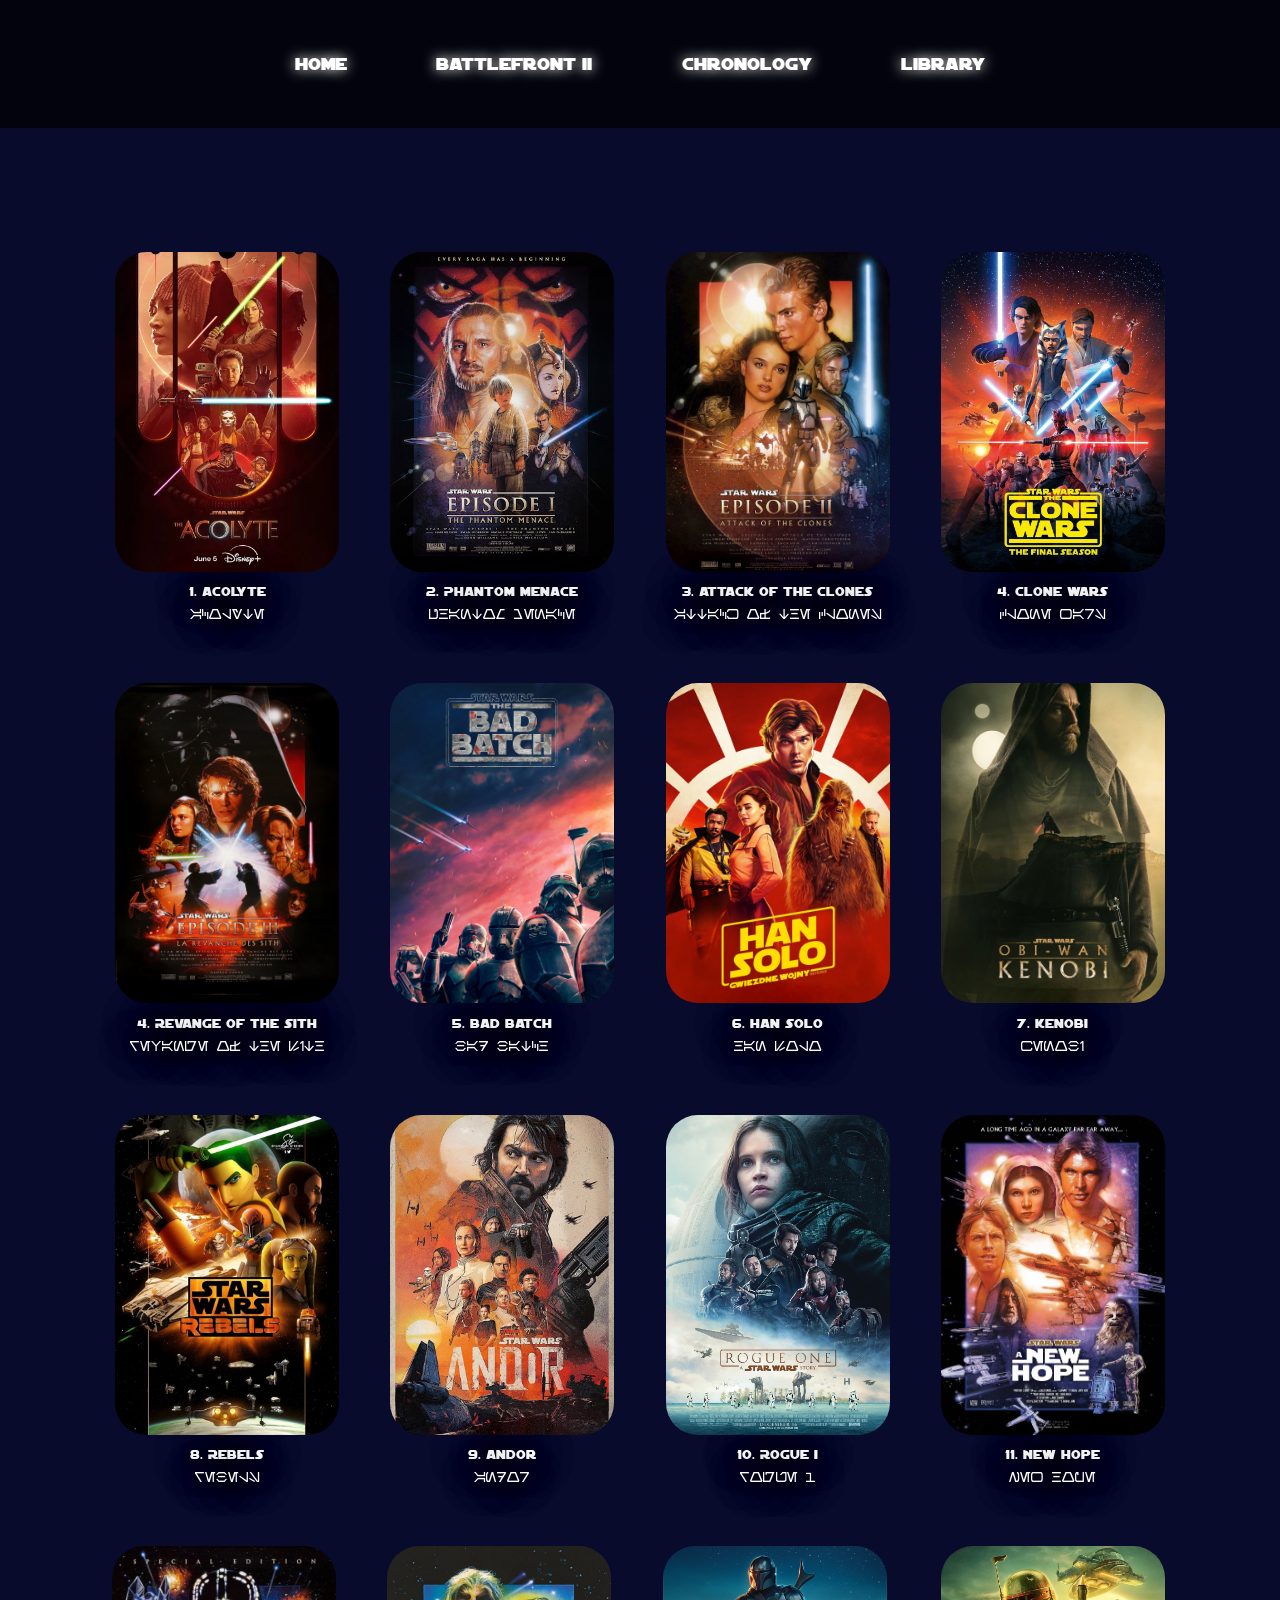
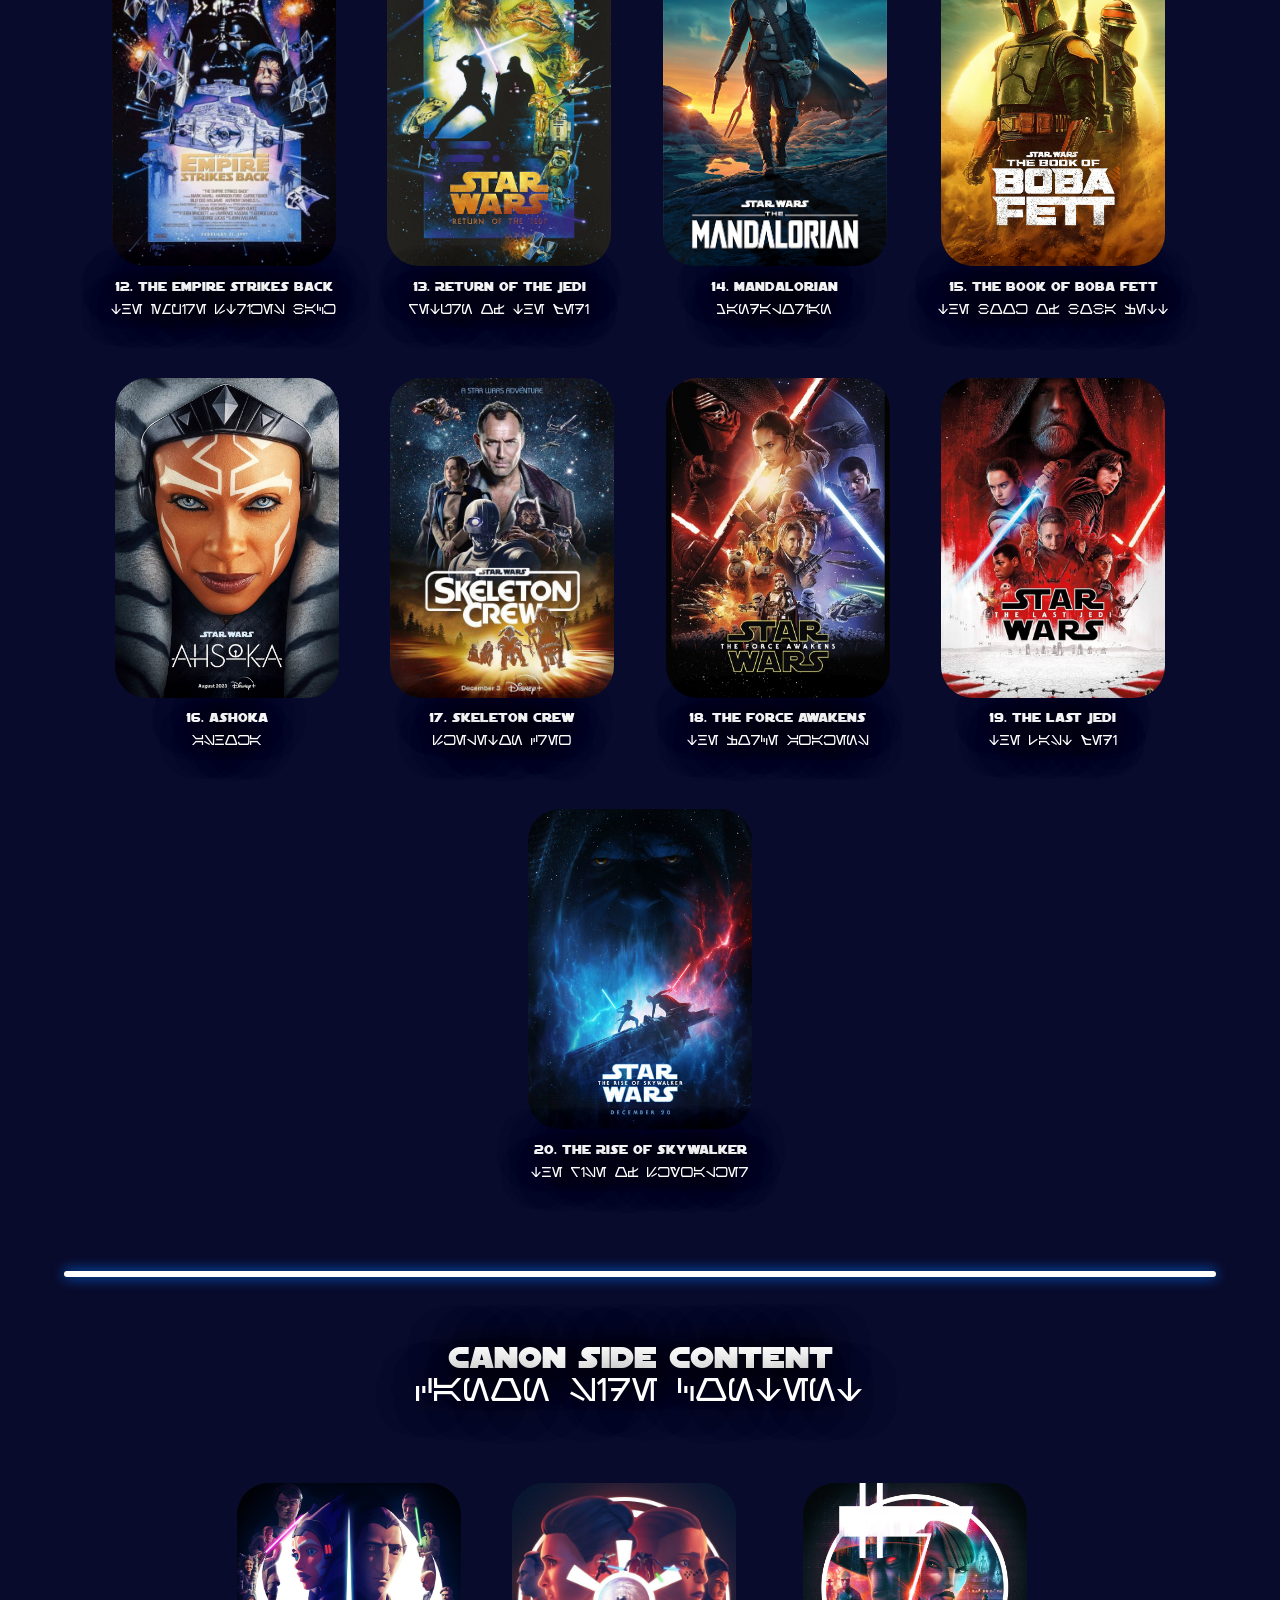
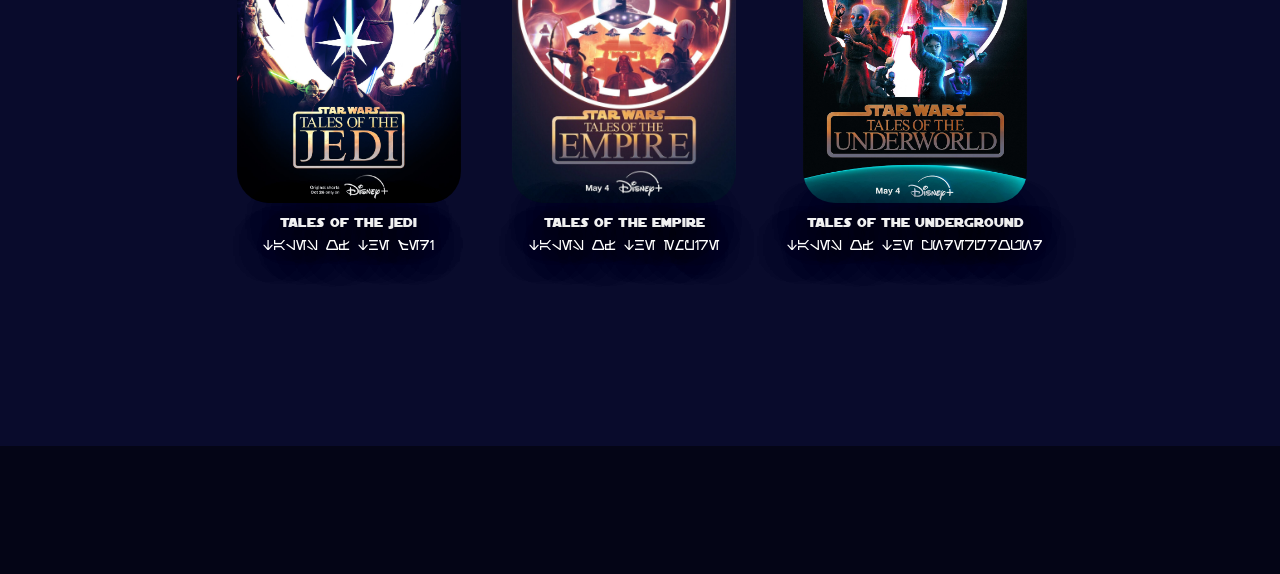
==== chronology.html @ d9136c6d "Initial commit - StarWarsWebsite setup" ====
<!DOCTYPE html>
<html lang="en">
<head>
  <meta charset="UTF-8">
  <meta name="viewport" content="width=device-width, initial-scale=1.0">
  <title>StarWarsWebsite</title>
  <link rel="stylesheet" href="style.css">
</head>
  <body class="chronology">
    <header class="topbar">
      <a href="home.html">Home</a>
      <a href="battlefront2.html">Battlefront II</a>
      <a href="chronology.html">Chronology</a>
      <a href="library.html">Library</a>
    </header>
    <main class="chronology-main-content">
        <div class="galeria-main">
          <div class="galeria">
            <div class="element">
              <a href="https://www.disneyplus.com/pl-pl/browse/entity-a5c84b7d-fd4e-42c8-95e3-960e73e1a71e" target="_blank"><img src="Posters/Acolyte.png"></a>
              <p>1. Acolyte</p>
              <p class="aurabesh">Acolyte</p>
            </div>
            <div class="element">
              <a href="https://www.disneyplus.com/pl-pl/browse/entity-e0a9fee4-2959-4077-ad8c-8fab4fd6e4d1" target="_blank"><img src="Posters/Phantom-Menace.jpg"></a>
              <p>2. Phantom Menace</p>
              <p class="aurabesh">Phantom Menace</p>
            </div>
            <div class="element">
              <a href="https://www.disneyplus.com/pl-pl/browse/entity-39cbdf17-1bbe-4de2-b4a4-8e342875c2c6" target="_blank"><img src="Posters/Attac-of-the-Clones.jpg"></a>
              <p>3. Attack of the Clones</p>
              <p class="aurabesh">Attack of the Clones</p>
            </div>
            <div class="element">
              <a href=""><img src="Posters/Clone-Wars.jpg"></a>
              <p>4. Clone Wars</p>
              <p class="aurabesh">Clone Wars</p>
            </div>
          </div>
  <!-- ------------------------------------------------------------------------- -->
          <div class="galeria">
            <div class="element">
              <a href="https://www.disneyplus.com/pl-pl/browse/entity-eb1e2c5f-69bf-4240-a61f-7ffc4e0311b3" target="_blank"><img src="Posters/Revange-of-the-sith.png"></a>
              <p>4. Revange of the Sith</p>
              <p class="aurabesh">Revange of the Sith</p>
            </div>
            <div class="element">
              <a href="https://www.disneyplus.com/pl-pl/browse/entity-c93113fb-94ec-43b6-9d38-308825f7cd94" target="_blank"><img src="Posters/Bad-Batch.png"></a>
              <p>5. Bad Batch</p>
              <p class="aurabesh">Bad Batch</p>
            </div>
            <div class="element">
              <a href="https://www.disneyplus.com/pl-pl/browse/entity-791bc772-d930-40c9-83ec-5ef85923573e" target="_blank"><img src="Posters/Han-Solo.jpeg"></a>
              <p>6. Han Solo</p>
              <p class="aurabesh">Han Solo</p>
            </div>
            <div class="element">
              <a href="https://www.disneyplus.com/pl-pl/browse/entity-e28eab5e-5cff-4ef2-b018-d2267c750364" target="_blank"><img src="Posters/Kenobi.jpg"></a>
              <p>7. Kenobi</p>
              <p class="aurabesh">Kenobi</p>
            </div>
          </div>
  <!-- ------------------------------------------------------------------------- -->
          <div class="galeria">
            <div class="element">
              <a href="https://www.disneyplus.com/pl-pl/browse/entity-08249c74-0178-4861-a1e4-dfc7b168dce5" target="_blank"><img src="Posters/Rebels.jpg"></a>
              <p>8. Rebels</p>
              <p class="aurabesh">Rebels</p>
            </div>
            <div class="element">
              <a href="https://www.disneyplus.com/pl-pl/browse/entity-faba988a-a9f5-45f2-a074-0775a7d6f67a" target="_blank"><img src="Posters/Andor.jpg"></a>
              <p>9. Andor</p>
              <p class="aurabesh">Andor</p>
            </div>
            <div class="element">
              <a href="https://www.disneyplus.com/pl-pl/browse/entity-5ec74210-f970-42b7-a39f-8653c0a9eab8" target="_blank"><img src="Posters/Rogue.jpeg"></a>
              <p>10. Rogue I</p>
              <p class="aurabesh">Rogue 1</p>
            </div>
            <div class="element">
              <a href="https://www.disneyplus.com/pl-pl/browse/entity-9a280e53-fcc0-4e17-a02c-b1f40913eb0b" target="_blank"><img src="Posters/New Hope.png"></a>
              <p>11. New Hope</p>
              <p class="aurabesh">New Hope</p>
            </div>
          </div>
  <!-- ------------------------------------------------------------------------- -->
          <div class="galeria">
            <div class="element">
              <a href="https://www.disneyplus.com/pl-pl/browse/entity-0f5c5223-f4f6-46ef-ba8a-69cb0e17d8d3" target="_blank"><img src="Posters/The-Empire-Strikes-Back.png"></a>
              <p>12. The Empire Strikes Back</p>
              <p class="aurabesh">The Empire Strikes Back</p>
            </div>
            <div class="element">
              <a href="https://www.disneyplus.com/pl-pl/browse/entity-4b6e7cda-daa5-4f2d-9b61-35bbe562c69c" target="_blank"><img src="Posters/Retrun-of-the-Jedi.jpg"></a>
              <p>13. Return of the Jedi</p>
              <p class="aurabesh">Return of the Jedi</p>
            </div>
            <div class="element">
              <a href="https://www.disneyplus.com/pl-pl/browse/entity-422f6dcc-226f-44e7-98d4-22de69b31cf3" target="_blank"><img src="Posters/Mandalorian.jpg"></a>
              <p>14. Mandalorian</p>
              <p class="aurabesh">Mandalorian</p>
            </div>
            <div class="element">
              <a href="https://www.disneyplus.com/pl-pl/browse/entity-3749c03e-8204-46c5-b102-0410e6d51758" target="_blank"><img src="Posters/The-Book-of-Boba-Fett.jpg"></a>
              <p>15. The Book of Boba Fett</p>
              <p class="aurabesh">The Book of Boba Fett</p>
            </div>
          </div>
  <!-- ------------------------------------------------------------------------- -->
          <div class="galeria">
            <div class="element">
              <a href="https://www.disneyplus.com/pl-pl/browse/entity-e64c22fc-fc7c-4ada-bbec-ab8351b8db97" target="_blank"><img src="Posters/Ashoka.jpg"></a>
              <p>16. Ashoka</p>
              <p class="aurabesh">Ashoka</p>
            </div>
            <div class="element">
              <a href="https://www.disneyplus.com/pl-pl/browse/entity-4a73a750-f18c-450a-b9f7-d9f40974ff9d" target="_blank"><img src="Posters/Skeleton-Crew.png"></a>
              <p>17. Skeleton Crew</p>
              <p class="aurabesh">Skeleton Crew</p>
            </div>
            <div class="element">
              <a href="https://www.disneyplus.com/pl-pl/browse/entity-2854a94d-3702-40bd-97a4-12d55a809188" target="_blank"><img src="Posters/The-Froce-Awakens.jpg"></a>
              <p>18. The Force Awakens</p>
              <p class="aurabesh">The Force Awakens</p>
            </div>
            <div class="element">
              <a href="https://www.disneyplus.com/pl-pl/browse/entity-50c1aff5-3051-4839-9ebf-e332c635e216" target="_blank"><img src="Posters/The-Last-Jedi.jpg"></a>
              <p>19. The Last Jedi</p>
              <p class="aurabesh">The Last Jedi</p>
            </div>
          </div>
<!-- ------------------------------------------------------------------------- -->
        <div class="galeria">
          <div class="element">
            <a href="https://www.disneyplus.com/pl-pl/browse/entity-43f9c275-e7e8-4ab3-802d-00d06a8ad841" target="_blank"><img src="Posters/The-Rise-of-Skywalker.jpeg"></a>
            <p>20. The Rise of Skywalker</p>
            <p class="aurabesh">The Rise of Skywalker</p>
          </div>
        </div>
      </div>
<!-- ------------------------------------------------------------------------- -->
        <hr>
<!-- ------------------------------------------------------------------------- -->
        <div class="canon-side-content-title">
          <p>Canon side content</p>
          <p class="aurabesh">Canon side content</p>
        </div>
        <div class="galeria">
          <div class="element">
            <a href="https://www.disneyplus.com/pl-pl/browse/entity-da8eb910-7fba-44ae-a37e-edd4b4d6630b" target="_blank"><img src="Posters/Tales-of-the-Jedi.jpg"></a>
            <p>Tales of the Jedi</p>
            <p class="aurabesh">Tales of the Jedi</p>
          </div>
          <div class="element">
            <a href="https://www.disneyplus.com/pl-pl/browse/entity-b9acb4dc-2c55-4829-9ecf-37d1f96ff29f" target="_blank"><img src="Posters/Tales-of-the-Empire.jpg"></a>
            <p>Tales of the Empire</p>
            <p class="aurabesh">Tales of the Empire</p>
          </div>
          <div class="element">
            <a href="https://www.disneyplus.com/pl-pl/browse/entity-421b732e-fe78-4cfc-93e9-d3fbca13bb91" target="_blank"><img src="Posters/Tales-of-the-Underground.png"></a>
            <p>Tales of the Underground</p>
            <p class="aurabesh">Tales of the Underground</p>
          </div>
        </div>
      </main>
      <footer class="bottombar-2">
        
      </footer>
  </body>
</html>
---- style.css ----
@font-face {
    font-family: 'StarWarsFont';
    src: url('Fonts/SFDistantGalaxy.ttf') format('truetype');
}
@font-face {
    font-family: 'Aurabesh';
    src: url('Fonts/Aurebesh.otf') format('opentype');
}
/* Cała Strona */
* {
    margin: 0;
    padding: 0;
    box-sizing: border-box;
}
html {
    height: 100%;
}
body {
    font-family: 'StarWarsFont';
    display: flex;
    flex-direction: column;
    height: 100%;
    position: relative;
}
.topbar {
    display: flex;
    top: 0;
    left: 0;
    right: 0;
    position: fixed;
    align-items: center;
    justify-content: center;
    height: 10vw;
    gap: 7vw;
    font-size: 1.35vw;
    background-color: rgba(0,0,0,0.7);
    flex-shrink: 0;
}
.aurabesh {
    font-family: 'Aurabesh';
}
.topbar-center {
    align-items: center;
    justify-content: center;
}
.bottombar {
    position: absolute;
    bottom: 0;
    left: 0;
    right: 0;
    background-color: rgba(0,0,0,0.7);
    display: flex;
    align-items: center;
    height: 10vw;
    font-size: 1.35vw;
    gap: 7vw;
    justify-content: center;
}
.bottombar-2 {
    margin-top: 5vw;
    height: 10vw;
    background-color: rgb(4, 5, 22);
    flex-shrink: 0;
}
/* Home */
.home-main-content {
    flex: 1;
    display: flex;
    align-items: center;
    justify-content: center;
    text-align: center;
}
.title {
    font-size: 7vw;
    text-align: center;
    justify-content: center;
    color: white;
    text-shadow: 0vw 0vw 3vw black, 0vw 0vw 3vw black;
}
a {
    color: white;
    text-decoration: none;
    text-shadow: 0vw 0vw 1vw white, 0vw 0vw 20px black;
}
a:hover {
    color: rgb(0, 119, 255);;
    text-shadow: 0vw 0vw 1vw rgb(0, 119, 255), 0vw 0vw 2vw rgb(30, 144, 255);
}
.home {
    background-image: url('Backgrounds/background6.gif');
}
/* Chronology */
.chronology {
    background-color: rgb(9, 11, 44);
}
.chronology-main-content {
    color: white;
    text-shadow: 0vw 0vw 3vw black, 0vw 0vw 3vw black;
    margin-top: 15vw;
    justify-content: center;
    text-align: center;
    gap: 2vw;
    margin-bottom: 10vw;
}
.galeria-main {
    margin-bottom: 10vh;
}
.galeria {
    display: flex;
    justify-content: center;
    gap: 4vw;
}
.element {
    text-align: center;
}
.element p {
    margin-top: 0.8vw;
    font-size: 1vw;
}
.element img {
    margin-top: 60px;
    width: 17.5vw;
    height: 25vw;
    border-radius: 2.5vw;
    object-fit: cover;
}
.element img:hover {
    box-shadow: 0vw 0vw 4vw rgb(255, 255, 255);
}
.canon-side-content {
    display: flex;
    justify-content: center;
    text-align: center;
    margin-top: 10vw;
}
.canon-side-content-title {
    justify-content: center;
    text-align: center;
    margin-top: 5vw;
    display: flex;
    flex-direction: column;
}
.canon-side-content p, .canon-side-content-title {
    font-size: 2.5vw;
    margin-bottom: 1vw;
}
/* Battlefront II */
.battlefront2 {
    background-color: rgb(9, 11, 44);
}
.battlefront2-main-content {
    color: white;
    margin-top: 15vw;
    justify-content: center;
    text-align: center;
}
.hero-title {
    margin-bottom: 0.5vw;
    font-size: 2vw;
    text-shadow: 0vw 0vw 3vw black, 0vw 0vw 3vw black;
}
.aurabesh-title {
    font-family: 'Aurabesh';
    margin-bottom: 0.5vw;
    font-size: 1.3vw;
    text-shadow: 0vw 0vw 3vw black, 0vw 0vw 3vw black;
}
.hero {
    width: 25vw;
    display: flex;
    justify-content: center;
    align-items: center;
}
.hero img {
    width: 16vw;
    height: 16vw;
    object-fit: cover;
    border-radius: 2.5vw;
    box-shadow: 0vw 0vw 5vw rgb(0, 0, 0);
}
.weapon {
    text-align: center;
    margin-top: 1vw;
}
.weapon img {
    width: auto;
    height: 3vw;
}
.weapon p {
    font-size: 0.9vw;
    text-shadow: 0vw 0vw 2vw black, 0 0 2vw black;
    margin-bottom: 1vw;
}
.logo {
    text-align: center;
    margin-top: 1vw;
}
.logo img {
    width: auto;
    height: 5vw;
}
.logo p {
    font-size: 0.9vw;
    text-shadow: 0 0 2vw black, 0 0 2vw black;
    margin-bottom: 1vw;
}
.deck {
    display: flex;
    flex-wrap: wrap;
    justify-content: center;
    align-items: flex-start;
    gap: 1vw;
    margin: 5vw 0;
}
.section-title {
    margin-bottom: 1vw;
    font-size: 1.25vw;
    text-shadow: 0 0 2vw black, 0 0 2vw black;
}
.card-group {
    width: 30vw;
    display: flex;
    flex-direction: column;
    align-items: center;
}
.card-group .card-container {
    display: flex;
    gap: 1vw;
    justify-content: center;
}
.card {
    text-align: center;
}
.card img {
    width: 9vw;
    height: auto;
    border-radius: 1.5vw;
    box-shadow: 0vw 0vw 2vw rgb(0, 0, 0);
}
.card p {
    margin-top: 0.5vw;
    font-size: 0.6vw;
    text-shadow: 0vw 0vw 2vw black, 0vw 0vw 2vw black;
}
hr {
    width: 90vw;
    height: 0.5vw;
    margin: 0 auto;
    background-color: rgb(255, 255, 255);
    border: none;
    border-radius: 2vw;
    box-shadow: 0vw 0vw 1vw rgb(0, 119, 255);
    margin-bottom: 5vw;
}
/* Library */
.library {
    background-color: rgb(9, 11, 44);
}
.library-main-content {
    color: white;
}
.library-space {
    margin-top: 20vw;
}
.library-container {
    display: flex;
    margin-top: 10vw;
    margin-bottom: 10vw;
}
.library-title {
    margin-bottom: 1vw;
    font-size: 2vw;
    text-shadow: 0vw 0vw 1vw black, 0vw 0vw 1vw black;
}
.library-title-aurabesh {
    font-family: 'Aurabesh';
    margin-bottom: 2vw;
    font-size: 1.5vw;
    text-shadow: 0vw 0vw 1vw black, 0vw 0vw 1vw black;
}
.library-text-container {
    width: 50vw;
    padding-left: 2vw;
    padding-right: 2vw;
}
.library-text {
    text-align: left;
    font-size: 1vw;
    line-height: 1.3vw;
    color: white;
    -webkit-text-stroke: 0.02vw rgb(9, 11, 44);
}
.library-left, .library-right {
    width: 25vw;
}
.library-right {
    display: flex;
    align-items: center;
    text-align: center;
}
.library-right img {
    width: 20vw;
    height: auto;
    border-radius: 2.5vw;
    box-shadow: 0vw 0vw 2vw rgb(0, 0, 0);
    object-fit: cover;
}
/* ScrollBar Lightsaber */
::-webkit-scrollbar {
  width: 12px;
}
::-webkit-scrollbar-track {
  background: #111;
}
::-webkit-scrollbar-thumb {
  background: linear-gradient(to bottom, #fff 0%, rgb(0, 60, 255) 50%, #fff 100%);
  border-radius: 6px;
  box-shadow: 0 0 10px rgb(0, 60, 255), 0 0 20px rgb(0, 60, 255);
  border: 2px solid #222;
}
::-webkit-scrollbar-thumb:hover {
  background: linear-gradient(to bottom, #fff 0%, #0ff 50%, #fff 100%);
  box-shadow: 0 0 15px #0ff, 0 0 30px #0ff;
}
/* MENU */
.menu-container {
    display: flex;
    position: absolute;
    left: 0;
    top: 50%;
    transform: translateY(-50%);
}

.hamburger {
    display: flex;
    flex-direction: column;
    justify-content: space-between;
    width: 2vw;
    height: 1vw;
    cursor: pointer;
    margin-left: 2vw;
}

.bar {
    height: 0.195vw;
    width: 100%;
    background-color: white;
    box-shadow: 0 0 1vw white, 0 0 20px black;
}

.menu, .dropdown {
    left: 0;
    width: 13vw;
    display: none;
    flex-direction: column;
    position: fixed;
    background-color: rgba(0, 0, 0, 0.7);
    float: left;
}

.menu div, .dropdown a {
    text-decoration: none;
    color: #ffffff;
    padding: 1vw;
    margin: 0.5vw 0;
    transition: background 0.2s;
    font-size: 0.85vw;
    cursor: pointer;
    text-shadow: 0 0 1vw white, 0 0 20px black;
}

.menu div:hover, .dropdown a:hover {
    color: rgb(0, 119, 255);
    text-shadow: 0 0 1vw rgb(0, 119, 255), 0 0 2vw rgb(30, 144, 255);
    cursor: pointer;
}

.menu.active, .dropdown.active {
    display: flex;
}
.menu, .galaxy, .characters, .vehicles-starships, .weapons, .factions, .history{
    margin-top: 10vw;
}
.galaxy, .characters, .vehicles-starships, .weapons, .factions, .history {
    left: 13vw;
}
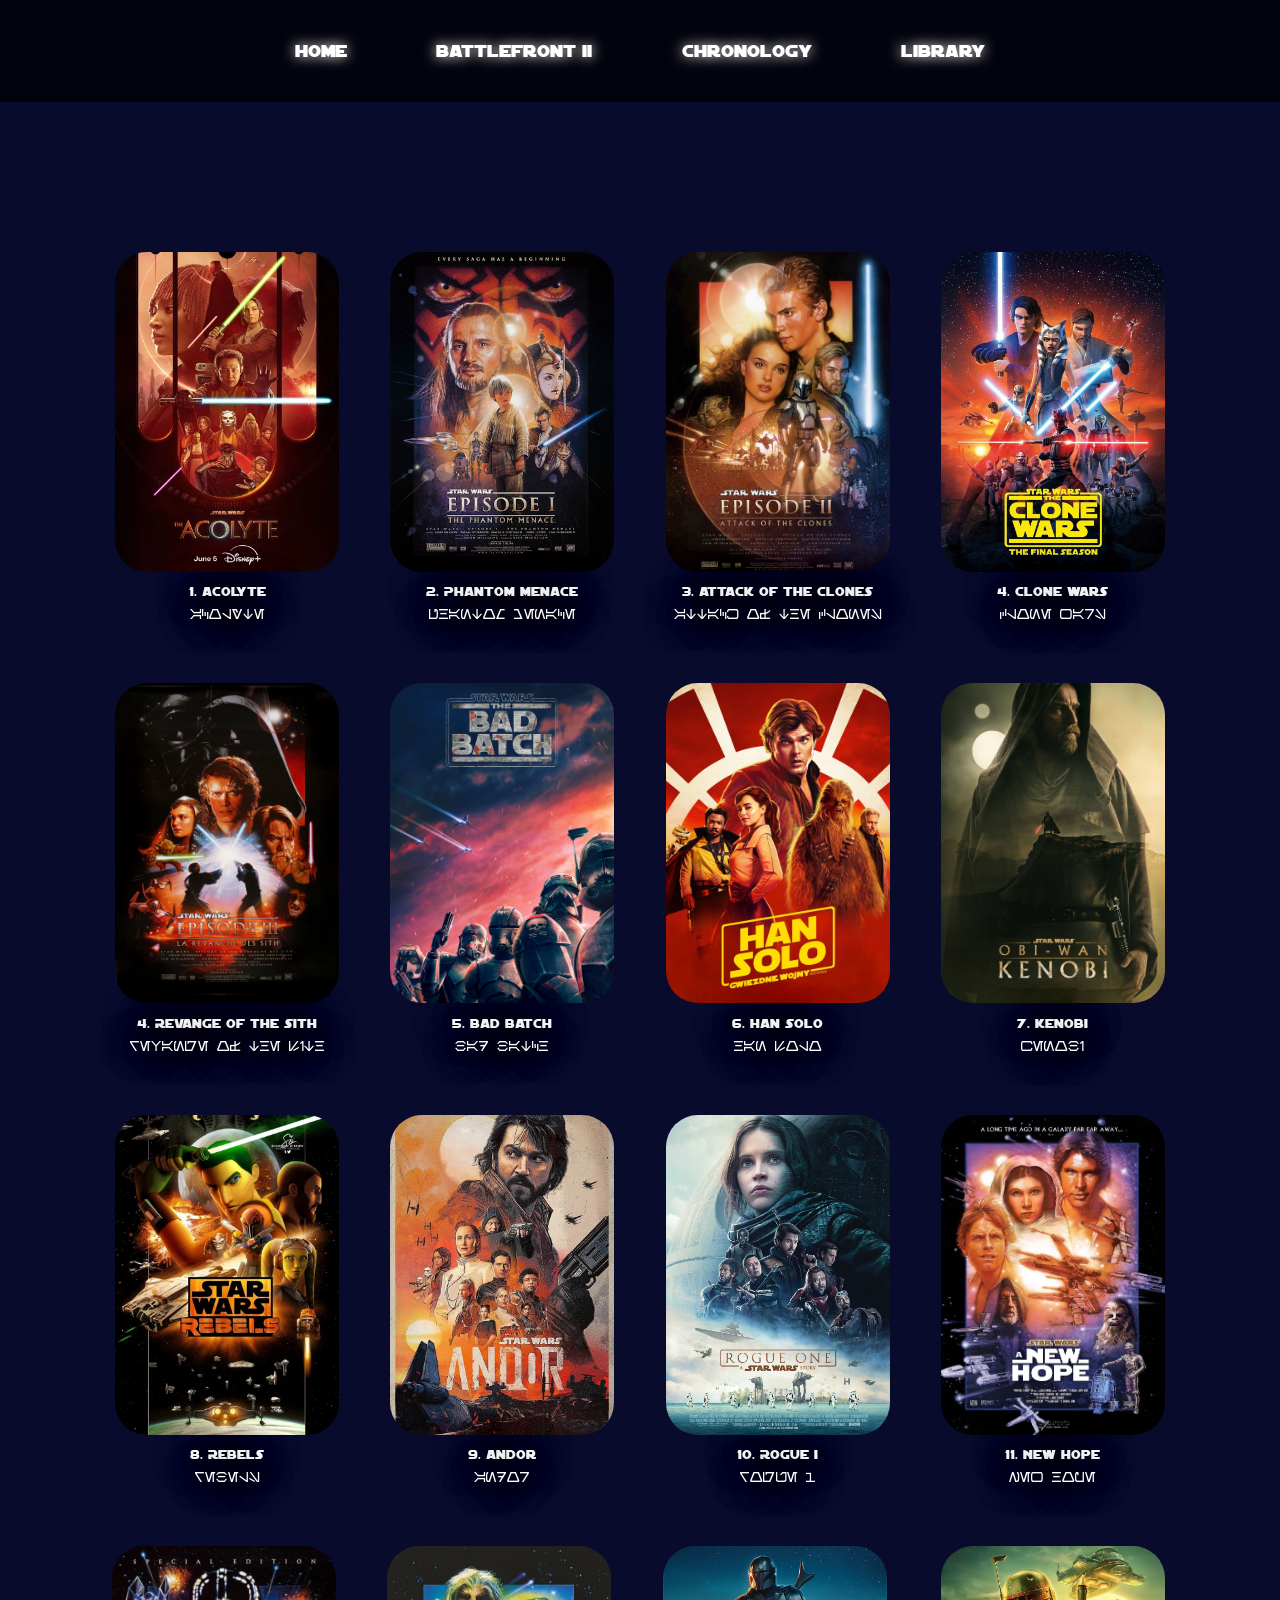
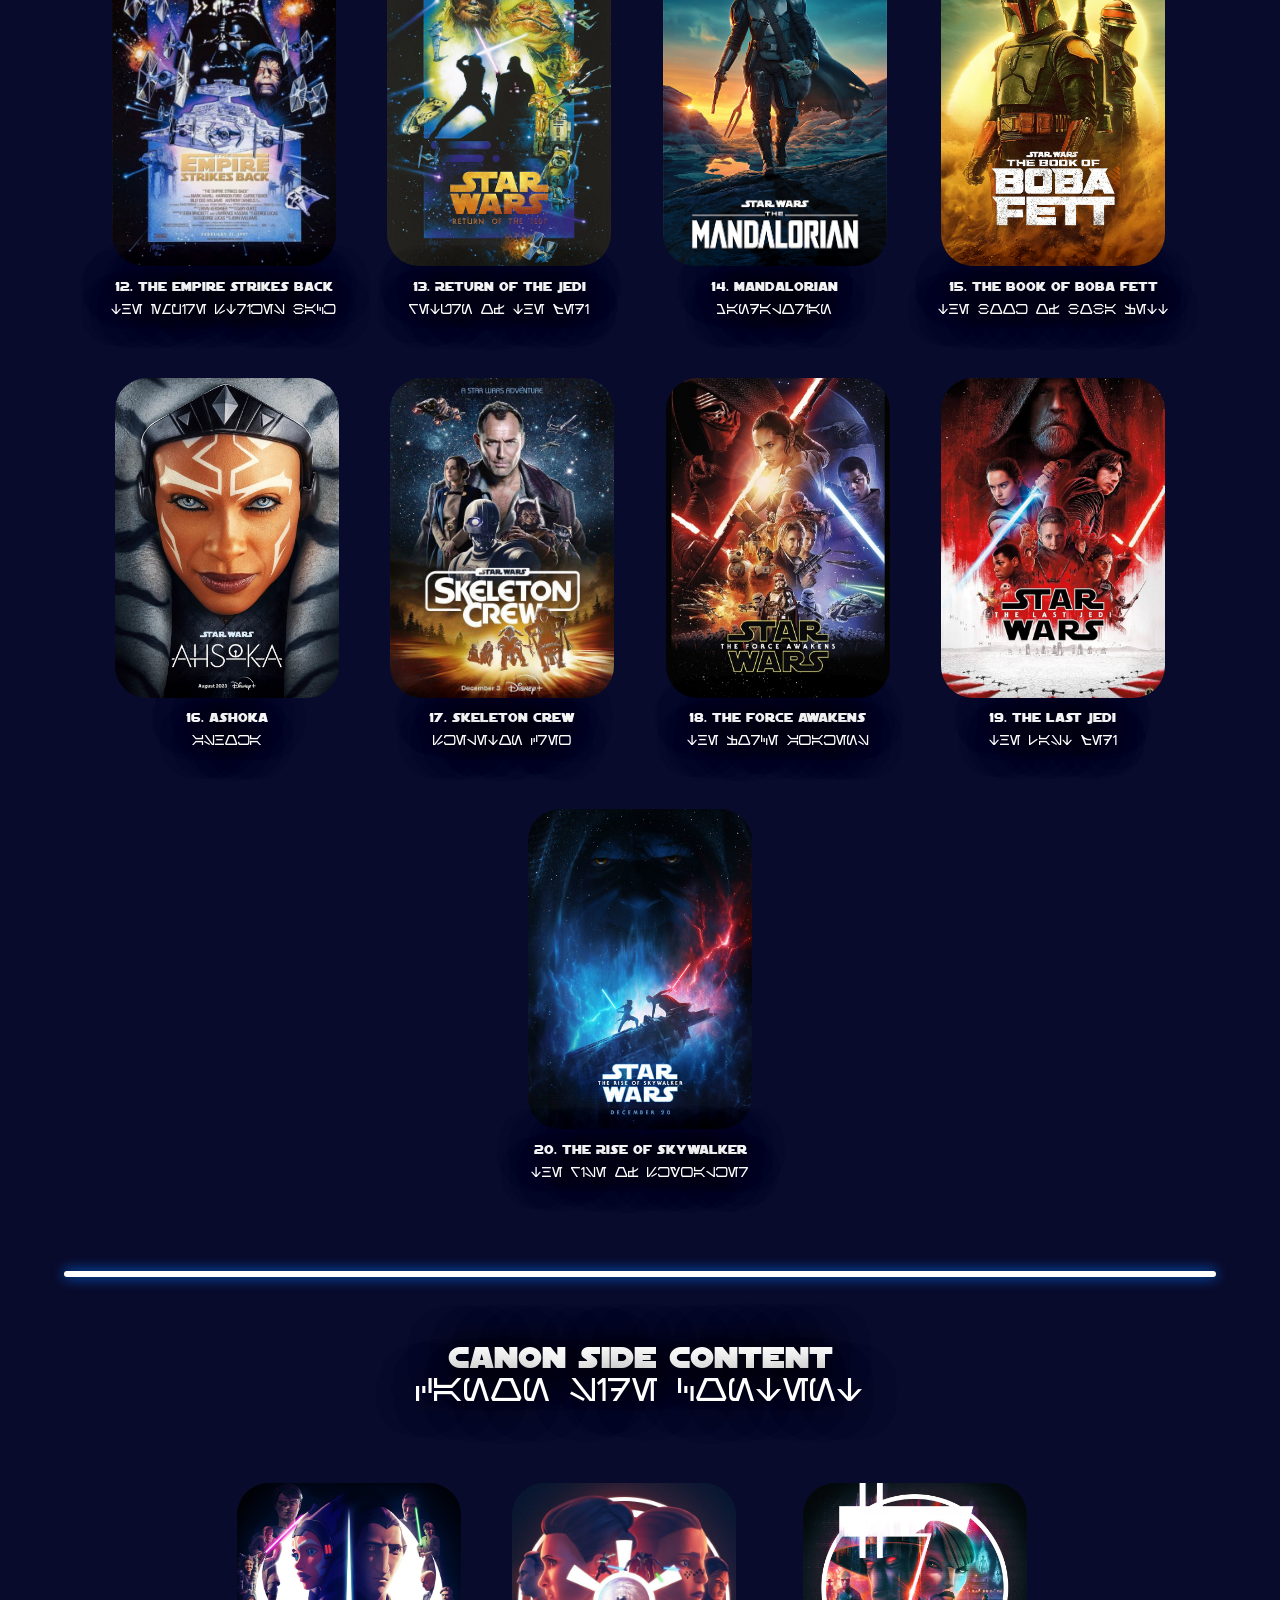
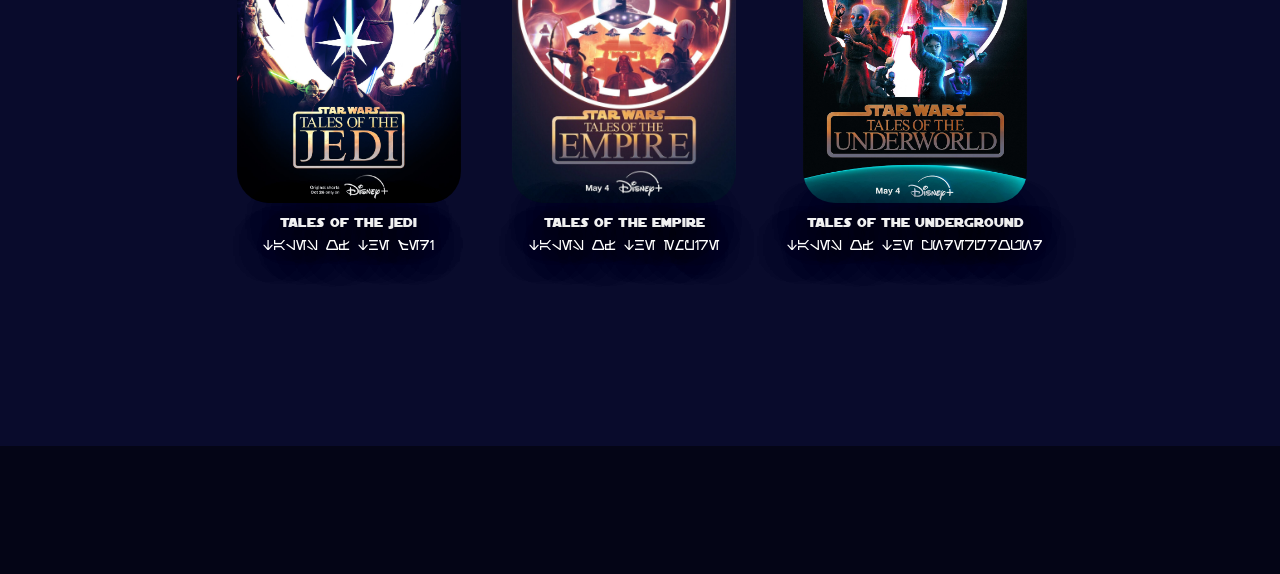
==== commit 8d37f4b6: "Patch 1.3" ====
--- a/chronology.html
+++ b/chronology.html
@@ -8,7 +8,7 @@
 </head>
   <body class="chronology">
     <header class="topbar">
-      <a href="home.html">Home</a>
+      <a href="index.html">Home</a>
       <a href="battlefront2.html">Battlefront II</a>
       <a href="chronology.html">Chronology</a>
       <a href="library.html">Library</a>
--- a/style.css
+++ b/style.css
@@ -30,7 +30,7 @@
     position: fixed;
     align-items: center;
     justify-content: center;
-    height: 10vw;
+    height: 8vw;
     gap: 7vw;
     font-size: 1.35vw;
     background-color: rgba(0,0,0,0.7);
@@ -51,7 +51,7 @@
     background-color: rgba(0,0,0,0.7);
     display: flex;
     align-items: center;
-    height: 10vw;
+    height: 8vw;
     font-size: 1.35vw;
     gap: 7vw;
     justify-content: center;
@@ -260,7 +260,7 @@
     color: white;
 }
 .library-space {
-    margin-top: 20vw;
+    margin-top: 18vw;
 }
 .library-container {
     display: flex;
@@ -268,6 +268,7 @@
     margin-bottom: 10vw;
 }
 .library-title {
+    margin-top: 2vw;
     margin-bottom: 1vw;
     font-size: 2vw;
     text-shadow: 0vw 0vw 1vw black, 0vw 0vw 1vw black;
@@ -282,6 +283,8 @@
     width: 50vw;
     padding-left: 2vw;
     padding-right: 2vw;
+    box-shadow: 0vw 0vw 2vw rgb(0, 0, 0);
+    border-radius: 2.5vw;
 }
 .library-text {
     text-align: left;
@@ -289,21 +292,34 @@
     line-height: 1.3vw;
     color: white;
     -webkit-text-stroke: 0.02vw rgb(9, 11, 44);
+    margin-bottom: 2vw;
+}
+.library-text p {
+    margin-bottom: 1vw;
 }
 .library-left, .library-right {
     width: 25vw;
 }
-.library-right {
-    display: flex;
-    align-items: center;
-    text-align: center;
-}
-.library-right img {
-    width: 20vw;
+.library-left, .library-right {
+    display: flex;
+    flex-direction: column;
+    align-items: center;
+    text-align: center;
+}
+.library-left img, .library-right img {
+    width: 21vw;
     height: auto;
     border-radius: 2.5vw;
     box-shadow: 0vw 0vw 2vw rgb(0, 0, 0);
     object-fit: cover;
+    margin-top: 2vw;
+    margin-bottom: 1vw;
+}
+.library-left p, .library-right p {
+    color: white;
+    font-size: 1vw;
+    text-shadow: 0vw 0vw 2vw black;
+    -webkit-text-stroke: 0.02vw rgb(9, 11, 44);
 }
 /* ScrollBar Lightsaber */
 ::-webkit-scrollbar {
@@ -379,7 +395,7 @@
     display: flex;
 }
 .menu, .galaxy, .characters, .vehicles-starships, .weapons, .factions, .history{
-    margin-top: 10vw;
+    margin-top: 8vw;
 }
 .galaxy, .characters, .vehicles-starships, .weapons, .factions, .history {
     left: 13vw;
